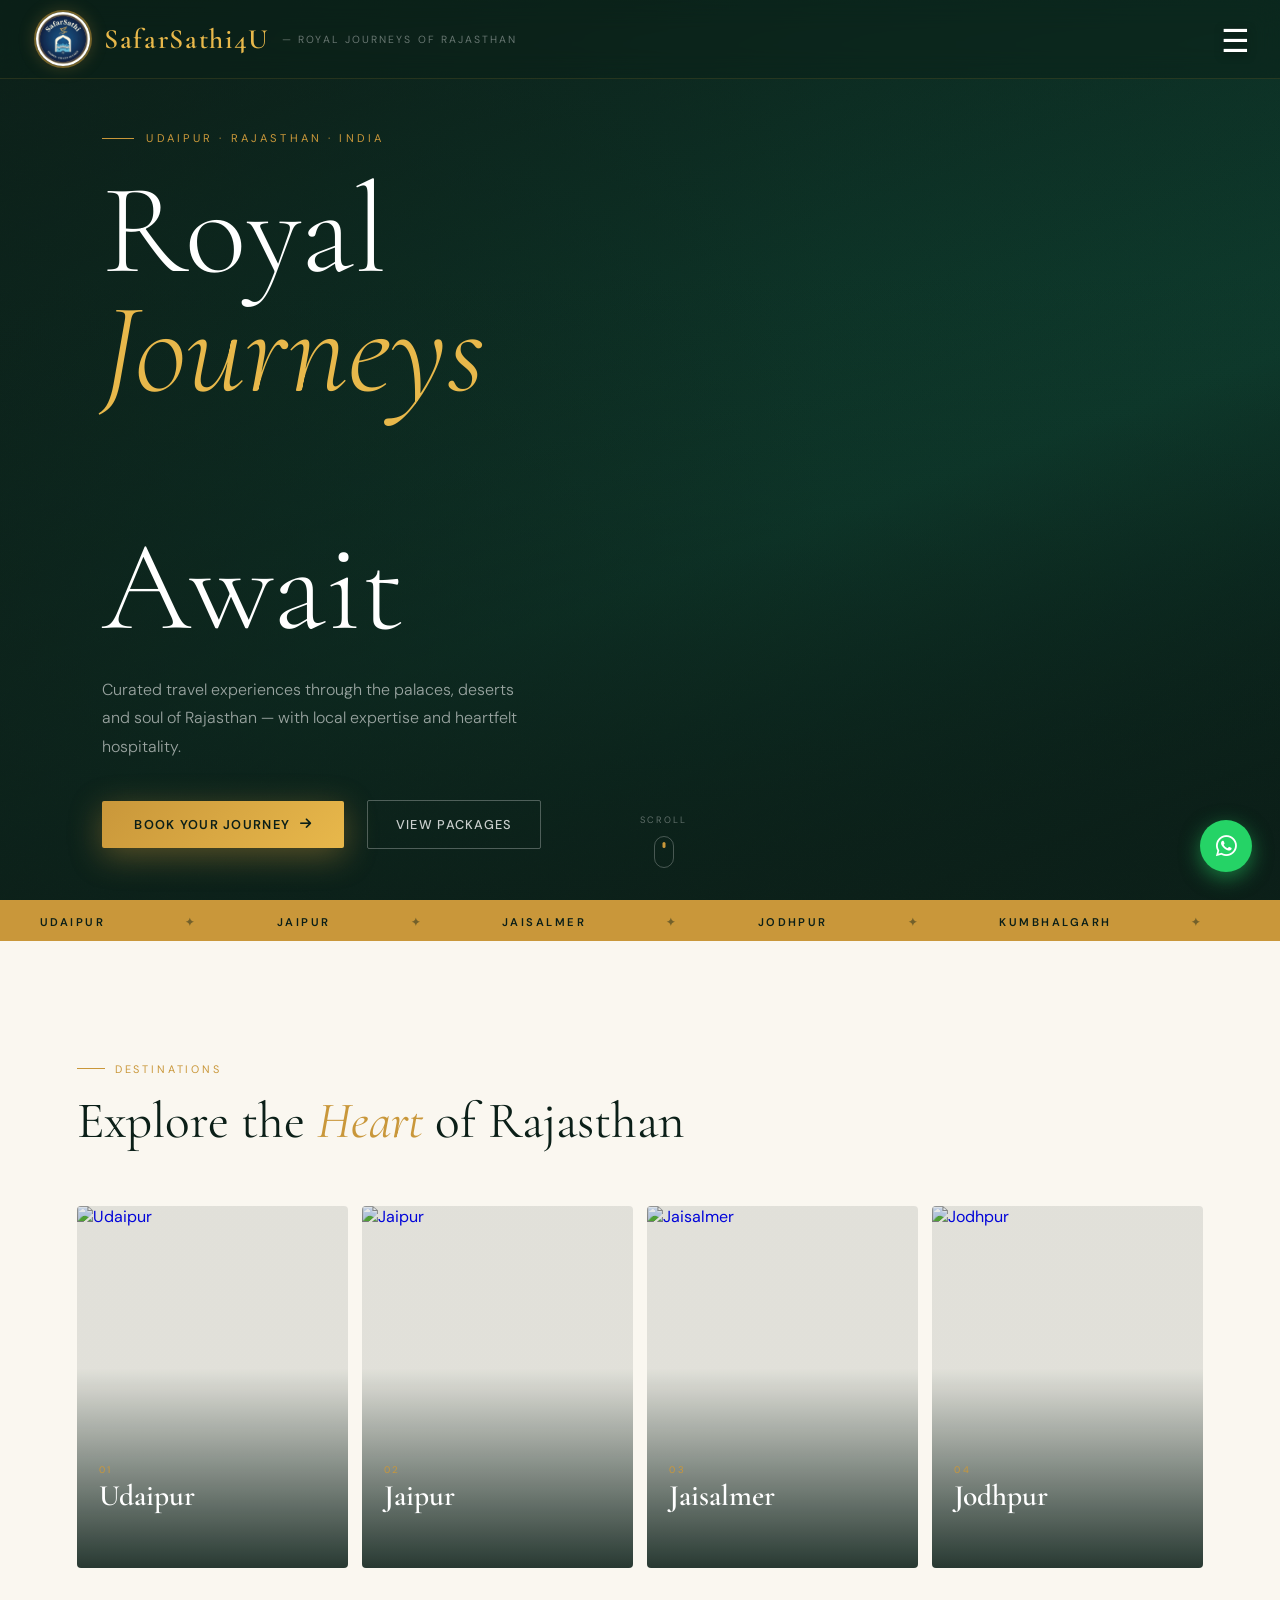
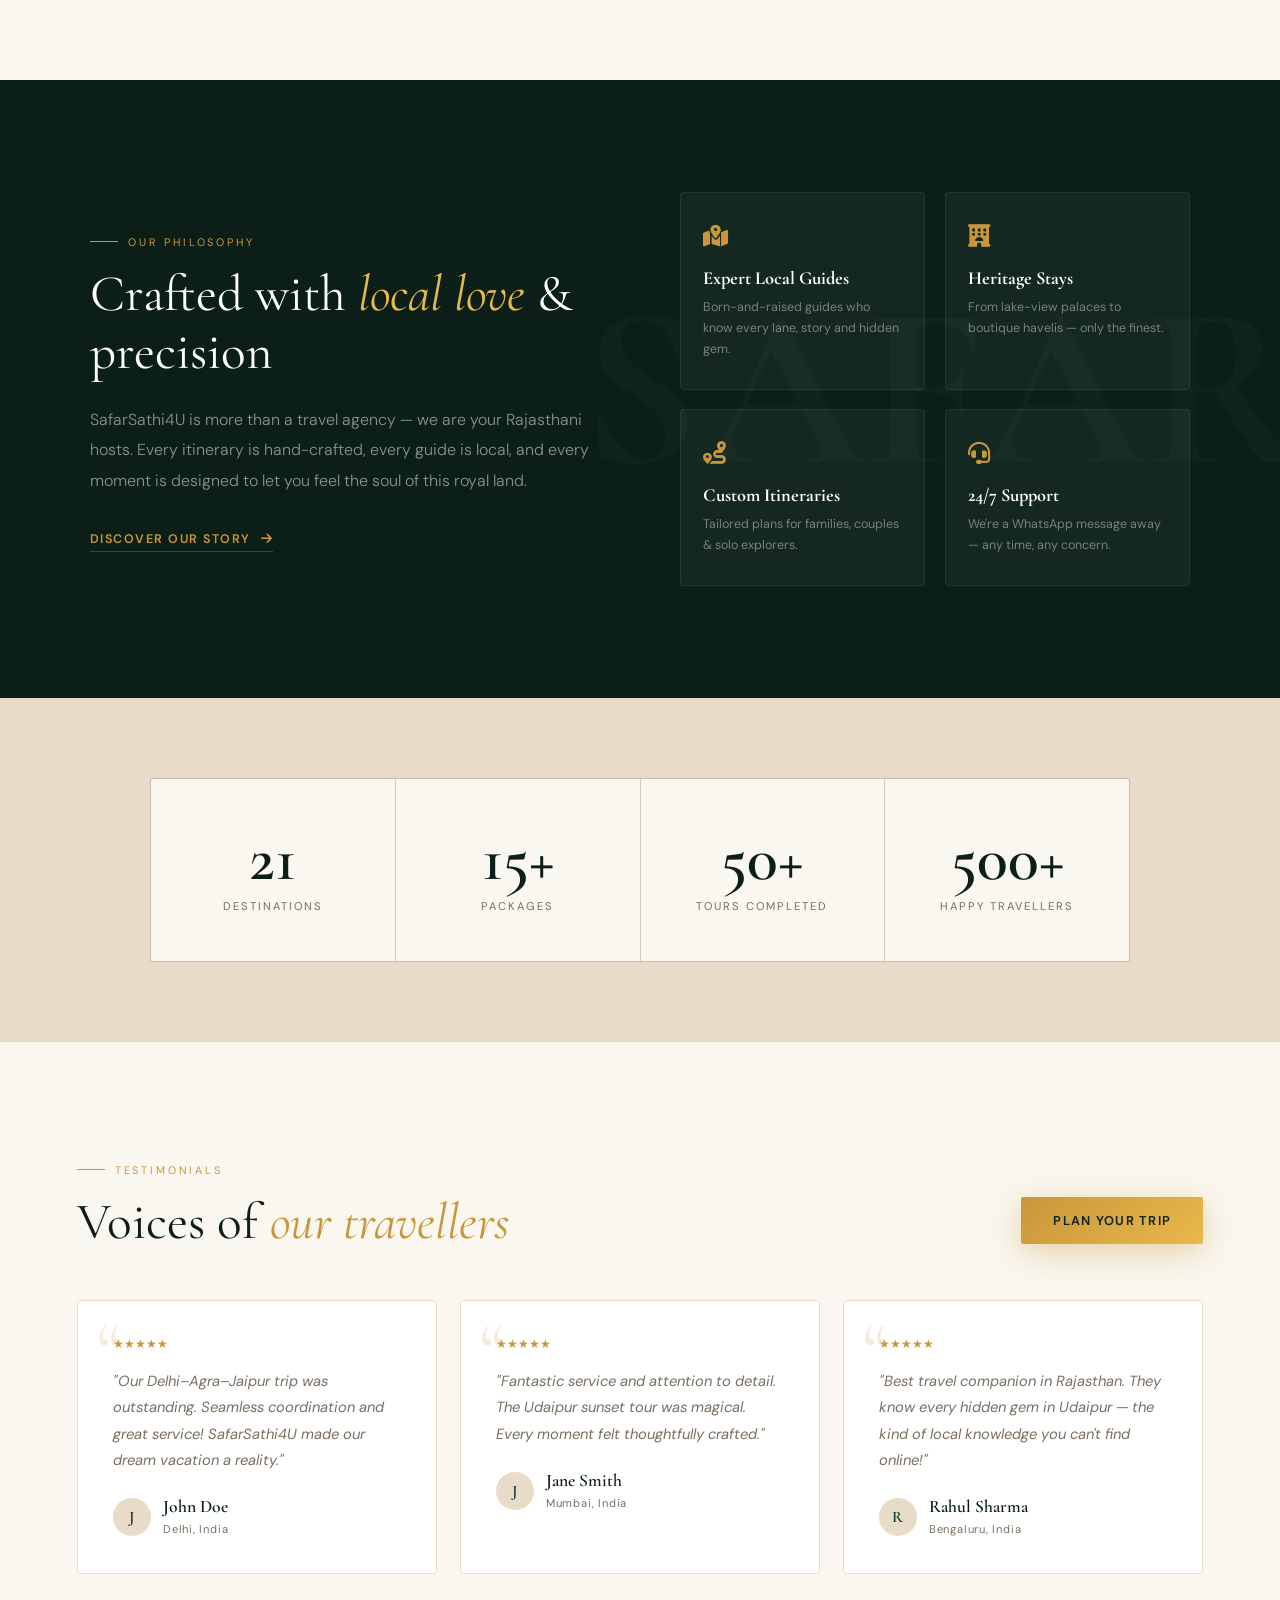
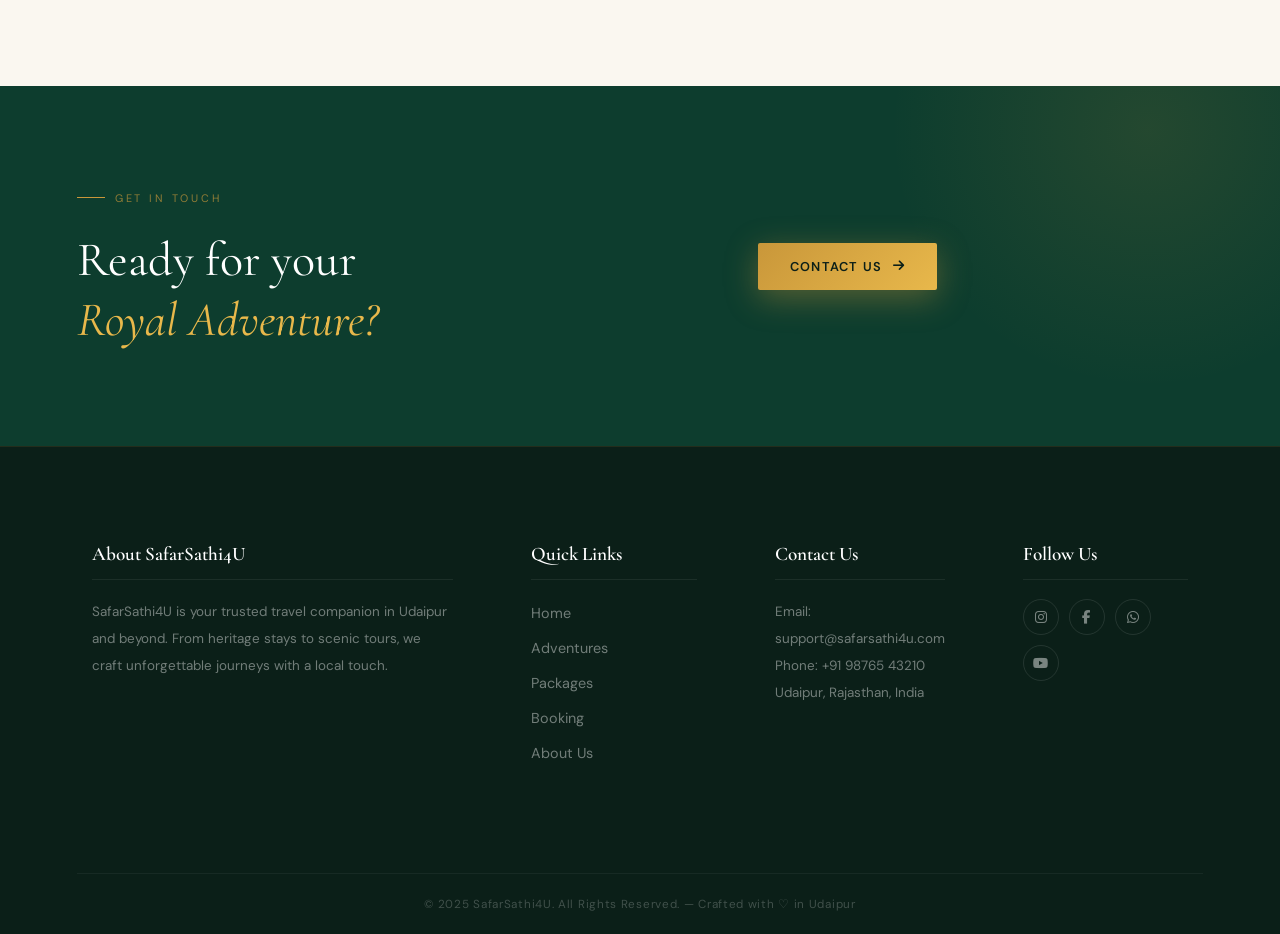
==== Sarafsathi.html @ 3d4f3869 "SafarSathi4U website - first commit" ====
<!DOCTYPE html>
<html lang="en">
<head>
  <meta charset="UTF-8"/>
  <meta name="viewport" content="width=device-width, initial-scale=1.0"/>
  <title>SafarSathi4U | Explore Rajasthan</title>
  <link rel="stylesheet" href="safarsathi.css"/>
  <link rel="stylesheet" href="https://cdnjs.cloudflare.com/ajax/libs/font-awesome/6.4.0/css/all.min.css"/>
  <link href="https://cdn.jsdelivr.net/npm/aos@2.3.4/dist/aos.css" rel="stylesheet"/>
  <link href="https://fonts.googleapis.com/css2?family=Cormorant+Garamond:ital,wght@0,300;0,400;0,600;0,700;1,300;1,400&family=DM+Sans:wght@300;400;500;600&display=swap" rel="stylesheet"/>
  <style>
    :root {
      --forest:  #0b1f18;
      --teal:    #0d3d2e;
      --gold:    #c9973a;
      --gold-lt: #e8b84b;
      --ivory:   #faf7f0;
      --sand:    #e8dcc8;
      --text:    #2c2218;
      --muted:   #7a6e60;
    }
    * { margin:0; padding:0; box-sizing:border-box; }
    html { scroll-behavior:smooth; }
    body { font-family:'DM Sans',sans-serif; background:var(--ivory); color:var(--text); overflow-x:hidden; }

    /* TOP HEADER */
    .top-header {
      position:fixed; top:0; left:0; right:0; z-index:900;
      background:rgba(11,31,24,0.45); backdrop-filter:blur(14px);
      padding:12px 36px; display:flex; align-items:center;
      border-bottom:1px solid rgba(201,151,58,0.15);
      transition:padding 0.4s, background 0.4s;
    }
    .top-header.scrolled { padding:8px 36px; background:rgba(11,31,24,0.94); }
    .top-header .logo-img { height:54px; width:54px; border-radius:50%; object-fit:cover; box-shadow:0 0 0 2px rgba(201,151,58,0.5), 0 0 18px rgba(201,151,58,0.3); transition:height 0.4s, width 0.4s; }
    .top-header.scrolled .logo-img { height:44px; width:44px; }
    .top-header .site-name {
      font-family:'Cormorant Garamond',serif; font-size:1.75rem; font-weight:600;
      color:var(--gold-lt); margin-left:14px; letter-spacing:0.06em;
    }
    .header-tagline {
      font-size:0.65rem; letter-spacing:0.2em; text-transform:uppercase;
      color:rgba(255,255,255,0.38); margin-left:12px;
    }
    @media(max-width:600px){ .header-tagline { display:none; } }

    /* MENU OVERLAY — force hidden until open, prevent bleed-over hero */
    .menu-overlay {
      position:fixed !important; top:0 !important; right:-100% !important;
      width:100% !important; height:100% !important;
      display:flex !important; z-index:1000 !important;
      transition:right 0.55s cubic-bezier(0.77,0,0.175,1) !important;
      visibility:hidden;
    }
    .menu-overlay.open {
      right:0 !important;
      visibility:visible;
    }
    .menu-right {
      background:#1b3a2d !important;
    }
    .menu-right a.menu-link {
      font-family:'Cormorant Garamond',serif;
      font-size:2.5rem !important; font-weight:300;
      color:#f5f0e8; letter-spacing:0.02em;
      display:block; padding:8px 0;
      border-bottom:1px solid rgba(255,255,255,0.06);
      text-decoration:none;
      transition:color 0.2s, padding-left 0.2s;
    }
    .menu-right a.menu-link:hover,
    .menu-right a.menu-link.active { color:#c9a44a; padding-left:12px; }
    .menu-right a.menu-link::before { display:none !important; }
    .menu-right a.menu-link::after  { display:none !important; }

    /* HERO — starts right below navbar, no cut */
    .hero-header {
      position:relative; height:100vh; overflow:hidden;
      display:flex; align-items:center; justify-content:flex-start;
      padding-top:72px;
    }
    .hero-header video {
      position:absolute; top:0; left:0; right:0; bottom:0;
      width:100%; height:100%;
      object-fit:cover; z-index:0;
    }
    .hero-bg-fallback {
      position:absolute; inset:0; z-index:0;
      background:linear-gradient(160deg,#0b1f18,#0d3d2e 60%,#061410);
    }
    .hero-overlay {
      position:absolute; inset:0; z-index:1;
      background:
        linear-gradient(to top, rgba(11,31,24,0.9) 0%, rgba(11,31,24,0.25) 45%, transparent 70%),
        linear-gradient(to right, rgba(11,31,24,0.7) 0%, rgba(11,31,24,0.1) 65%);
    }
    .hero-grain {
      position:absolute; inset:0; z-index:2; pointer-events:none;
      background-image:url("data:image/svg+xml,%3Csvg viewBox='0 0 200 200' xmlns='http://www.w3.org/2000/svg'%3E%3Cfilter id='n'%3E%3CfeTurbulence type='fractalNoise' baseFrequency='0.75' numOctaves='4' stitchTiles='stitch'/%3E%3C/filter%3E%3Crect width='100%25' height='100%25' filter='url(%23n)' opacity='0.04'/%3E%3C/svg%3E");
      background-size:200px; opacity:0.3;
    }
    .hero-content {
      position:relative; z-index:3;
      padding:0 8vw; max-width:1100px; width:100%;
    }
    .hero-eyebrow {
      display:inline-flex; align-items:center; gap:12px;
      font-size:0.7rem; letter-spacing:0.28em; text-transform:uppercase;
      color:var(--gold); margin-bottom:1.6rem;
      opacity:0; animation:fadeUp 0.8s 0.3s forwards;
    }
    .hero-eyebrow::before { content:''; display:block; width:32px; height:1px; background:var(--gold); }
    .hero-title-main {
      font-family:'Cormorant Garamond',serif;
      font-size:clamp(3.8rem,10vw,8.5rem);
      font-weight:300; line-height:0.93; color:#fff;
      opacity:0; animation:fadeUp 0.9s 0.5s forwards;
    }
    .hero-title-main em { font-style:italic; color:var(--gold-lt); display:block; }
    .hero-subtitle {
      font-size:1rem; color:rgba(255,255,255,0.58); font-weight:300;
      line-height:1.8; max-width:420px; margin-top:1.8rem;
      opacity:0; animation:fadeUp 0.9s 0.7s forwards;
    }
    .hero-ctas {
      display:flex; align-items:center; gap:1.4rem; margin-top:2.4rem; flex-wrap:wrap;
      opacity:0; animation:fadeUp 0.9s 0.9s forwards;
    }
    .btn-primary {
      display:inline-flex; align-items:center; gap:10px;
      background:linear-gradient(135deg,var(--gold),var(--gold-lt));
      color:var(--forest); padding:15px 32px;
      font-family:'DM Sans',sans-serif; font-size:0.8rem; font-weight:600;
      letter-spacing:0.1em; text-transform:uppercase; text-decoration:none;
      border-radius:2px; box-shadow:0 8px 32px rgba(201,151,58,0.4);
      position:relative; overflow:hidden; transition:transform 0.3s,box-shadow 0.3s;
    }
    .btn-primary::after {
      content:''; position:absolute; inset:0;
      background:linear-gradient(90deg,transparent,rgba(255,255,255,0.25),transparent);
      transform:translateX(-100%); animation:shimmer 3s infinite;
    }
    .btn-primary:hover { transform:translateY(-3px); box-shadow:0 14px 44px rgba(201,151,58,0.55); }
    .btn-ghost {
      display:inline-flex; align-items:center; gap:10px;
      border:1px solid rgba(255,255,255,0.28); color:rgba(255,255,255,0.78);
      padding:15px 28px; font-size:0.8rem; font-weight:500;
      letter-spacing:0.1em; text-transform:uppercase; text-decoration:none;
      border-radius:2px; transition:border-color 0.3s,color 0.3s;
    }
    .btn-ghost:hover { border-color:var(--gold); color:var(--gold-lt); }

    .scroll-indicator {
      position:absolute; bottom:32px; left:50%; transform:translateX(-50%);
      z-index:3; text-align:center;
      opacity:0; animation:fadeUp 1s 1.4s forwards;
    }
    .scroll-indicator span {
      display:block; font-size:0.58rem; letter-spacing:0.22em; text-transform:uppercase;
      color:rgba(255,255,255,0.35); margin-bottom:10px;
    }
    .scroll-mouse {
      width:20px; height:32px; border:1.5px solid rgba(255,255,255,0.25);
      border-radius:10px; margin:0 auto; position:relative;
    }
    .scroll-mouse::after {
      content:''; position:absolute; top:5px; left:50%; transform:translateX(-50%);
      width:3px; height:6px; background:var(--gold); border-radius:2px;
      animation:scrollDot 2s infinite;
    }

    @keyframes fadeUp { from{opacity:0;transform:translateY(24px);}to{opacity:1;transform:none;} }
    @keyframes shimmer { to{transform:translateX(200%);} }
    @keyframes scrollDot { 0%,100%{top:5px;opacity:1;} 70%{top:17px;opacity:0;} }

    /* MARQUEE */
    .marquee-strip { background:var(--gold); overflow:hidden; white-space:nowrap; padding:10px 0; }
    .marquee-inner {
      display:inline-block; animation:marquee 24s linear infinite;
      font-size:0.7rem; letter-spacing:0.22em; font-weight:600;
      text-transform:uppercase; color:var(--forest);
    }
    .marquee-inner span { margin:0 2.5rem; }
    .marquee-inner .dot { opacity:0.45; }
    @keyframes marquee { from{transform:translateX(0);} to{transform:translateX(-50%);} }

    /* SECTION HELPERS */
    .section-label {
      display:inline-flex; align-items:center; gap:10px;
      font-size:0.68rem; letter-spacing:0.26em; text-transform:uppercase;
      color:var(--gold); margin-bottom:1rem;
    }
    .section-label::before { content:''; display:block; width:28px; height:1px; background:var(--gold); }
    .section-heading {
      font-family:'Cormorant Garamond',serif;
      font-size:clamp(2rem,4vw,3.2rem); font-weight:400; line-height:1.15; color:var(--forest);
    }
    .section-heading em { font-style:italic; color:var(--gold); }

    /* DESTINATIONS */
    .destinations { padding:7rem 6vw; background:var(--ivory); }
    .destinations-head { margin-bottom:3.5rem; }
    .dest-grid { display:grid; grid-template-columns:repeat(4,1fr); gap:14px; }
    .dest-card { position:relative; overflow:hidden; border-radius:4px; aspect-ratio:3/4; text-decoration:none; display:block; }
    .dest-card img { width:100%; height:100%; object-fit:cover; transition:transform 0.7s cubic-bezier(.25,.46,.45,.94); }
    .dest-card:hover img { transform:scale(1.08); }
    .dest-card-overlay {
      position:absolute; inset:0;
      background:linear-gradient(to top,rgba(11,31,24,0.88) 0%,rgba(11,31,24,0.1) 55%);
      transition:background 0.4s;
    }
    .dest-card:hover .dest-card-overlay { background:linear-gradient(to top,rgba(11,31,24,0.95) 0%,rgba(11,31,24,0.3) 60%); }
    .dest-card-body { position:absolute; bottom:0; left:0; right:0; padding:1.6rem 1.4rem; }
    .dest-num { font-size:0.6rem; letter-spacing:0.22em; color:var(--gold); text-transform:uppercase; display:block; margin-bottom:5px; }
    .dest-name { font-family:'Cormorant Garamond',serif; font-size:1.85rem; font-weight:600; color:#fff; line-height:1; }
    .dest-desc { font-size:0.78rem; color:rgba(255,255,255,0.6); margin-top:6px; line-height:1.6; max-height:0; overflow:hidden; transition:max-height 0.4s ease; }
    .dest-card:hover .dest-desc { max-height:60px; }
    .dest-arrow { display:inline-flex; align-items:center; gap:6px; font-size:0.68rem; letter-spacing:0.14em; text-transform:uppercase; color:var(--gold); margin-top:10px; opacity:0; transform:translateX(-8px); transition:opacity 0.4s,transform 0.4s; }
    .dest-card:hover .dest-arrow { opacity:1; transform:none; }
    @media(max-width:860px){ .dest-grid { grid-template-columns:repeat(2,1fr); } }

    /* WHAT WE DO */
    .what-we-do { background:var(--forest); padding:7rem 6vw; position:relative; overflow:hidden; }
    .what-we-do::before {
      content:'SAFAR'; position:absolute; right:-2vw; top:50%; transform:translateY(-50%);
      font-family:'Cormorant Garamond',serif; font-size:clamp(8rem,18vw,18rem); font-weight:700;
      color:rgba(255,255,255,0.025); pointer-events:none; line-height:1; user-select:none;
    }
    .wwd-inner { display:grid; grid-template-columns:1fr 1fr; gap:5rem; align-items:center; max-width:1100px; margin:0 auto; }
    .wwd-left .section-heading { color:#fff; }
    .wwd-left .section-heading em { color:var(--gold-lt); }
    .wwd-copy { font-size:1rem; color:rgba(255,255,255,0.52); line-height:1.9; margin-top:1.4rem; font-weight:300; }
    .wwd-cta {
      display:inline-flex; align-items:center; gap:10px; margin-top:2.2rem;
      color:var(--gold); font-size:0.78rem; font-weight:600; letter-spacing:0.12em;
      text-transform:uppercase; text-decoration:none;
      border-bottom:1px solid rgba(201,151,58,0.3); padding-bottom:4px;
      transition:gap 0.3s, border-color 0.3s;
    }
    .wwd-cta:hover { gap:16px; border-color:var(--gold); }
    .wwd-right { display:grid; grid-template-columns:1fr 1fr; gap:1.2rem; }
    .wwd-feat {
      background:rgba(255,255,255,0.04); border:1px solid rgba(255,255,255,0.07);
      border-radius:4px; padding:1.8rem 1.4rem;
      transition:background 0.3s,border-color 0.3s;
    }
    .wwd-feat:hover { background:rgba(201,151,58,0.08); border-color:rgba(201,151,58,0.22); }
    .wwd-feat-icon { font-size:1.4rem; color:var(--gold); margin-bottom:1rem; }
    .wwd-feat h4 { font-family:'Cormorant Garamond',serif; font-size:1.15rem; color:#fff; margin-bottom:0.5rem; }
    .wwd-feat p { font-size:0.78rem; color:rgba(255,255,255,0.42); line-height:1.7; }
    @media(max-width:800px){ .wwd-inner { grid-template-columns:1fr; gap:3rem; } }

    /* STATS */
    .stats-section { background:var(--sand); padding:5rem 6vw; }
    .stats-grid {
      display:grid; grid-template-columns:repeat(4,1fr); gap:1px;
      background:rgba(0,0,0,0.07); border:1px solid rgba(0,0,0,0.07);
      border-radius:4px; overflow:hidden; max-width:980px; margin:0 auto;
    }
    .stat-cell { background:var(--ivory); text-align:center; padding:3rem 1.5rem; transition:background 0.35s; }
    .stat-cell:hover { background:var(--forest); }
    .stat-num { font-family:'Cormorant Garamond',serif; font-size:clamp(2.8rem,5vw,4rem); font-weight:600; color:var(--forest); line-height:1; transition:color 0.35s; }
    .stat-cell:hover .stat-num { color:var(--gold-lt); }
    .stat-label { font-size:0.7rem; letter-spacing:0.18em; text-transform:uppercase; color:var(--muted); margin-top:0.5rem; transition:color 0.35s; }
    .stat-cell:hover .stat-label { color:rgba(255,255,255,0.45); }
    @media(max-width:640px){ .stats-grid { grid-template-columns:repeat(2,1fr); } }

    /* TESTIMONIALS */
    #testimonials { padding:7rem 6vw; background:var(--ivory); }
    .test-head { display:flex; align-items:flex-end; justify-content:space-between; margin-bottom:3rem; flex-wrap:wrap; gap:1rem; }
    .test-grid { display:grid; grid-template-columns:repeat(3,1fr); gap:1.4rem; }
    .test-card {
      background:#fff; border:1px solid var(--sand); border-radius:4px; padding:2.2rem;
      position:relative; transition:box-shadow 0.3s,transform 0.3s,border-color 0.3s;
    }
    .test-card:hover { transform:translateY(-6px); box-shadow:0 20px 50px rgba(11,31,24,0.1); border-color:var(--gold); }
    .test-card::before {
      content:'\201C'; font-family:'Cormorant Garamond',serif; font-size:5rem; line-height:1;
      color:var(--gold); opacity:0.18; position:absolute; top:10px; left:18px;
    }
    .test-stars { color:var(--gold); font-size:0.75rem; margin-bottom:1rem; }
    .test-quote { font-size:0.92rem; color:var(--muted); line-height:1.8; font-style:italic; }
    .test-author { margin-top:1.4rem; display:flex; align-items:center; gap:12px; }
    .test-avatar {
      width:38px; height:38px; border-radius:50%; background:var(--sand);
      display:flex; align-items:center; justify-content:center;
      font-family:'Cormorant Garamond',serif; font-size:1rem; font-weight:600; color:var(--teal); flex-shrink:0;
    }
    .test-name { font-family:'Cormorant Garamond',serif; font-size:1.1rem; font-weight:600; color:var(--forest); display:block; }
    .test-loc { font-size:0.7rem; color:var(--muted); letter-spacing:0.07em; }
    @media(min-width:540px) and (max-width:800px){ .test-grid { grid-template-columns:repeat(2,1fr); } }
    @media(max-width:539px){ .test-grid { grid-template-columns:1fr; } }

    /* CONTACT BANNER */
    .contact-banner { background:var(--teal); padding:6rem 6vw; position:relative; overflow:hidden; }
    .contact-banner::after {
      content:''; position:absolute; top:-60%; right:-10%;
      width:520px; height:520px;
      background:radial-gradient(circle,rgba(201,151,58,0.12),transparent 70%);
      pointer-events:none;
    }
    .banner-inner { max-width:860px; display:flex; align-items:center; justify-content:space-between; gap:2rem; flex-wrap:wrap; }
    .banner-text .section-label { color:rgba(201,151,58,0.75); }
    .banner-heading { font-family:'Cormorant Garamond',serif; font-size:clamp(2rem,4vw,3rem); font-weight:400; color:#fff; line-height:1.25; margin-top:0.6rem; }
    .banner-heading em { color:var(--gold-lt); font-style:italic; }

    /* FOOTER */
    .footer { background:var(--forest); padding:5rem 6vw 0; border-top:1px solid rgba(201,151,58,0.12); }
    .footer-container { display:grid; grid-template-columns:2fr 1fr 1fr 1fr; gap:3rem; max-width:1200px; margin:0 auto; padding-bottom:4rem; }
    .footer-column h3 { font-family:'Cormorant Garamond',serif; font-size:1.2rem; font-weight:600; color:#fff; margin-bottom:1.2rem; padding-bottom:0.8rem; border-bottom:1px solid rgba(255,255,255,0.07); }
    .footer-column p, .footer-column ul { font-size:0.84rem; color:rgba(255,255,255,0.42); line-height:2; }
    .footer-column ul { list-style:none; }
    .footer-column ul li a { color:rgba(255,255,255,0.42); text-decoration:none; transition:color 0.2s; }
    .footer-column ul li a:hover { color:var(--gold); }
    .footer-column .social-icons { display:flex; gap:10px; margin-top:0.5rem; }
    .footer-column .social-icons a {
      width:36px; height:36px; border-radius:50%; border:1px solid rgba(255,255,255,0.1);
      display:flex; align-items:center; justify-content:center;
      color:rgba(255,255,255,0.45); font-size:0.85rem; text-decoration:none;
      transition:border-color 0.3s,color 0.3s,background 0.3s;
    }
    .footer-column .social-icons a:hover { border-color:var(--gold); color:var(--gold); background:rgba(201,151,58,0.1); }
    .footer-bottom { border-top:1px solid rgba(255,255,255,0.05); padding:1.4rem 0; text-align:center; font-size:0.73rem; color:rgba(255,255,255,0.22); letter-spacing:0.06em; }
    @media(max-width:860px){ .footer-container { grid-template-columns:1fr 1fr; } }
    @media(max-width:520px){ .footer-container { grid-template-columns:1fr; } }

    /* WA FLOAT */
    .wa-float {
      position:fixed; bottom:28px; right:28px; z-index:999;
      width:52px; height:52px; border-radius:50%; background:#25d366;
      display:flex; align-items:center; justify-content:center;
      font-size:1.5rem; color:#fff; text-decoration:none;
      box-shadow:0 6px 20px rgba(37,211,102,0.5); transition:transform 0.3s;
    }
    .wa-float:hover { transform:scale(1.1); }
  </style>
</head>
<body>

<!-- TOP HEADER -->
<div class="top-header" id="topHeader">
  <img src="logo.jpg" alt="SafarSathi4U" class="logo-img"/>
  <span class="site-name">SafarSathi4U</span>
  <span class="header-tagline">— Royal Journeys of Rajasthan</span>
</div>

<!-- MENU ICON -->
<div class="menu-icon" id="menuIcon" onclick="toggleMenu()">☰</div>

<!-- MENU OVERLAY -->
<div class="menu-overlay" id="menuOverlay">
  <div class="menu-left" id="menuLeft"></div>
  <div class="menu-right">
    <div class="close-btn" onclick="toggleMenu()">✕</div>
    <a href="Sarafsathi.html" class="menu-link active" data-img="https://images.unsplash.com/photo-1524492412937-b28074a5d7da?w=800">Home</a>
    <a href="About.html" class="menu-link" data-img="https://images.unsplash.com/photo-1598091383021-15ddea10925d?w=800">About Us</a>
    <a href="ourservices.html" class="menu-link" data-img="https://images.unsplash.com/photo-1585135497273-1a86b09fe70e?w=800">Services</a>
    <a href="Packages.html" class="menu-link" data-img="https://images.unsplash.com/photo-1567157577867-05ccb1388e66?w=800">Packages</a>
    <a href="adventures.html" class="menu-link" data-img="https://images.unsplash.com/photo-1506905925346-21bda4d32df4?w=800">Adventure</a>
    <a href="booking_details.html" class="menu-link" data-img="https://images.unsplash.com/photo-1548013146-72479768bada?w=800">Contact</a>
    <div class="social-icons">
      <a href="https://www.instagram.com/safarsathi4u_?igsh=MXJhamtyOWJsODB1OA==" target="_blank"><i class="fab fa-instagram"></i></a>
      <a href="https://www.facebook.com/share/1LahXfP9co/" target="_blank"><i class="fab fa-facebook-f"></i></a>
      <a href="https://wa.me/919876543210" target="_blank"><i class="fab fa-whatsapp"></i></a>
      <a href="#"><i class="fab fa-youtube"></i></a>
    </div>
    <div class="popup" id="popupMsg"></div>
  </div>
</div>

<!-- HERO -->
<div class="hero-header">
  <div class="hero-bg-fallback"></div>
  <video autoplay loop muted playsinline>
    <source src="front_header_video.mp4" type="video/mp4"/>
  </video>
  <div class="hero-overlay"></div>
  <div class="hero-grain"></div>
  <div class="hero-content">
    <div class="hero-eyebrow">Udaipur &middot; Rajasthan &middot; India</div>
    <h1 class="hero-title-main">Royal<br><em>Journeys</em><br>Await</h1>
    <p class="hero-subtitle">Curated travel experiences through the palaces, deserts and soul of Rajasthan — with local expertise and heartfelt hospitality.</p>
    <div class="hero-ctas">
      <a href="booking_details.html" class="btn-primary">Book Your Journey <i class="fas fa-arrow-right"></i></a>
      <a href="Packages.html" class="btn-ghost">View Packages</a>
    </div>
  </div>
  <div class="scroll-indicator">
    <span>Scroll</span>
    <div class="scroll-mouse"></div>
  </div>
</div>

<!-- MARQUEE -->
<div class="marquee-strip">
  <div class="marquee-inner">
    <span>Udaipur</span><span class="dot">✦</span><span>Jaipur</span><span class="dot">✦</span><span>Jaisalmer</span><span class="dot">✦</span><span>Jodhpur</span><span class="dot">✦</span><span>Kumbhalgarh</span><span class="dot">✦</span><span>Ranakpur</span><span class="dot">✦</span><span>Nathdwara</span><span class="dot">✦</span>
    <span>Udaipur</span><span class="dot">✦</span><span>Jaipur</span><span class="dot">✦</span><span>Jaisalmer</span><span class="dot">✦</span><span>Jodhpur</span><span class="dot">✦</span><span>Kumbhalgarh</span><span class="dot">✦</span><span>Ranakpur</span><span class="dot">✦</span><span>Nathdwara</span><span class="dot">✦</span>
  </div>
</div>

<!-- DESTINATIONS -->
<section class="destinations" data-aos="fade-up">
  <div class="destinations-head">
    <div class="section-label">Destinations</div>
    <h2 class="section-heading">Explore the <em>Heart</em> of Rajasthan</h2>
  </div>
  <div class="dest-grid">
    <a class="dest-card" href="https://en.wikipedia.org/wiki/Udaipur" target="_blank" data-aos="fade-up" data-aos-delay="0">
      <img src="https://images.unsplash.com/photo-1524492412937-b28074a5d7da?w=600&h=800&fit=crop" alt="Udaipur"/>
      <div class="dest-card-overlay"></div>
      <div class="dest-card-body">
        <span class="dest-num">01</span>
        <div class="dest-name">Udaipur</div>
        <div class="dest-desc">The City of Lakes — palaces, ghats &amp; sunset views over Pichola.</div>
        <div class="dest-arrow">Explore <i class="fas fa-arrow-right"></i></div>
      </div>
    </a>
    <a class="dest-card" href="https://en.wikipedia.org/wiki/Jaipur" target="_blank" data-aos="fade-up" data-aos-delay="80">
      <img src="https://upload.wikimedia.org/wikipedia/commons/thumb/9/99/Hawa_Mahal_2011.jpg/800px-Hawa_Mahal_2011.jpg" alt="Jaipur"/>
      <div class="dest-card-overlay"></div>
      <div class="dest-card-body">
        <span class="dest-num">02</span>
        <div class="dest-name">Jaipur</div>
        <div class="dest-desc">The Pink City — Hawa Mahal, Amber Fort &amp; royal bazaars.</div>
        <div class="dest-arrow">Explore <i class="fas fa-arrow-right"></i></div>
      </div>
    </a>
    <a class="dest-card" href="https://en.wikipedia.org/wiki/Jaisalmer" target="_blank" data-aos="fade-up" data-aos-delay="160">
      <img src="https://upload.wikimedia.org/wikipedia/commons/thumb/1/1d/Patwon_Ki_Haveli_-_Jaisalmer.jpg/800px-Patwon_Ki_Haveli_-_Jaisalmer.jpg" alt="Jaisalmer"/>
      <div class="dest-card-overlay"></div>
      <div class="dest-card-body">
        <span class="dest-num">03</span>
        <div class="dest-name">Jaisalmer</div>
        <div class="dest-desc">The Golden City — desert dunes, havelis &amp; starlit nights.</div>
        <div class="dest-arrow">Explore <i class="fas fa-arrow-right"></i></div>
      </div>
    </a>
    <a class="dest-card" href="https://en.wikipedia.org/wiki/Jodhpur" target="_blank" data-aos="fade-up" data-aos-delay="240">
      <img src="https://upload.wikimedia.org/wikipedia/commons/thumb/e/eb/Umaid_Bhawan_Palace.jpg/800px-Umaid_Bhawan_Palace.jpg" alt="Jodhpur"/>
      <div class="dest-card-overlay"></div>
      <div class="dest-card-body">
        <span class="dest-num">04</span>
        <div class="dest-name">Jodhpur</div>
        <div class="dest-desc">The Blue City — Mehrangarh Fort &amp; vibrant painted streets.</div>
        <div class="dest-arrow">Explore <i class="fas fa-arrow-right"></i></div>
      </div>
    </a>
  </div>
</section>

<!-- WHAT WE DO -->
<section class="what-we-do" data-aos="fade-up">
  <div class="wwd-inner">
    <div class="wwd-left">
      <div class="section-label">Our Philosophy</div>
      <h2 class="section-heading">Crafted with <em>local love</em> &amp; precision</h2>
      <p class="wwd-copy">SafarSathi4U is more than a travel agency — we are your Rajasthani hosts. Every itinerary is hand-crafted, every guide is local, and every moment is designed to let you feel the soul of this royal land.</p>
      <a href="About.html" class="wwd-cta">Discover Our Story <i class="fas fa-arrow-right"></i></a>
    </div>
    <div class="wwd-right" data-aos="fade-left" data-aos-delay="200">
      <div class="wwd-feat">
        <div class="wwd-feat-icon"><i class="fas fa-map-marked-alt"></i></div>
        <h4>Expert Local Guides</h4>
        <p>Born-and-raised guides who know every lane, story and hidden gem.</p>
      </div>
      <div class="wwd-feat">
        <div class="wwd-feat-icon"><i class="fas fa-hotel"></i></div>
        <h4>Heritage Stays</h4>
        <p>From lake-view palaces to boutique havelis — only the finest.</p>
      </div>
      <div class="wwd-feat">
        <div class="wwd-feat-icon"><i class="fas fa-route"></i></div>
        <h4>Custom Itineraries</h4>
        <p>Tailored plans for families, couples &amp; solo explorers.</p>
      </div>
      <div class="wwd-feat">
        <div class="wwd-feat-icon"><i class="fas fa-headset"></i></div>
        <h4>24/7 Support</h4>
        <p>We're a WhatsApp message away — any time, any concern.</p>
      </div>
    </div>
  </div>
</section>

<!-- STATS -->
<section class="stats-section" data-aos="fade-up">
  <div class="stats-grid">
    <div class="stat-cell"><div class="stat-num">21</div><div class="stat-label">Destinations</div></div>
    <div class="stat-cell"><div class="stat-num">15+</div><div class="stat-label">Packages</div></div>
    <div class="stat-cell"><div class="stat-num">50+</div><div class="stat-label">Tours Completed</div></div>
    <div class="stat-cell"><div class="stat-num">500+</div><div class="stat-label">Happy Travellers</div></div>
  </div>
</section>

<!-- TESTIMONIALS -->
<section id="testimonials" data-aos="fade-up">
  <div class="test-head">
    <div>
      <div class="section-label">Testimonials</div>
      <h2 class="section-heading">Voices of <em>our travellers</em></h2>
    </div>
    <a href="booking_details.html" class="btn-primary" style="flex-shrink:0;margin-bottom:0.5rem">Plan Your Trip</a>
  </div>
  <div class="test-grid">
    <div class="test-card" data-aos="fade-up" data-aos-delay="0">
      <div class="test-stars">★★★★★</div>
      <p class="test-quote">"Our Delhi–Agra–Jaipur trip was outstanding. Seamless coordination and great service! SafarSathi4U made our dream vacation a reality."</p>
      <div class="test-author">
        <div class="test-avatar">J</div>
        <div><span class="test-name">John Doe</span><span class="test-loc">Delhi, India</span></div>
      </div>
    </div>
    <div class="test-card" data-aos="fade-up" data-aos-delay="100">
      <div class="test-stars">★★★★★</div>
      <p class="test-quote">"Fantastic service and attention to detail. The Udaipur sunset tour was magical. Every moment felt thoughtfully crafted."</p>
      <div class="test-author">
        <div class="test-avatar">J</div>
        <div><span class="test-name">Jane Smith</span><span class="test-loc">Mumbai, India</span></div>
      </div>
    </div>
    <div class="test-card" data-aos="fade-up" data-aos-delay="200">
      <div class="test-stars">★★★★★</div>
      <p class="test-quote">"Best travel companion in Rajasthan. They know every hidden gem in Udaipur — the kind of local knowledge you can't find online!"</p>
      <div class="test-author">
        <div class="test-avatar">R</div>
        <div><span class="test-name">Rahul Sharma</span><span class="test-loc">Bengaluru, India</span></div>
      </div>
    </div>
  </div>
</section>

<!-- CONTACT BANNER -->
<div class="contact-banner" data-aos="fade-up">
  <div class="banner-inner">
    <div class="banner-text">
      <div class="section-label" style="color:rgba(201,151,58,0.7)">Get In Touch</div>
      <h2 class="banner-heading">Ready for your<br><em>Royal Adventure?</em></h2>
    </div>
    <a href="booking_details.html" class="btn-primary">Contact Us <i class="fas fa-arrow-right"></i></a>
  </div>
</div>

<!-- FOOTER -->
<footer class="footer" data-aos="fade-up">
  <div class="footer-container">
    <div class="footer-column">
      <h3>About SafarSathi4U</h3>
      <p>SafarSathi4U is your trusted travel companion in Udaipur and beyond. From heritage stays to scenic tours, we craft unforgettable journeys with a local touch.</p>
    </div>
    <div class="footer-column">
      <h3>Quick Links</h3>
      <ul>
        <li><a href="Sarafsathi.html">Home</a></li>
        <li><a href="adventures.html">Adventures</a></li>
        <li><a href="Packages.html">Packages</a></li>
        <li><a href="booking_details.html">Booking</a></li>
        <li><a href="About.html">About Us</a></li>
      </ul>
    </div>
    <div class="footer-column">
      <h3>Contact Us</h3>
      <p>Email: support@safarsathi4u.com</p>
      <p>Phone: +91 98765 43210</p>
      <p>Udaipur, Rajasthan, India</p>
    </div>
    <div class="footer-column">
      <h3>Follow Us</h3>
      <div class="social-icons">
        <a href="https://www.instagram.com/safarsathi4u_?igsh=MXJhamtyOWJsODB1OA==" target="_blank"><i class="fab fa-instagram"></i></a>
        <a href="https://www.facebook.com/share/1LahXfP9co/" target="_blank"><i class="fab fa-facebook-f"></i></a>
        <a href="https://wa.me/919876543210" target="_blank"><i class="fab fa-whatsapp"></i></a>
        <a href="#"><i class="fab fa-youtube"></i></a>
      </div>
    </div>
  </div>
  <div class="footer-bottom">
    <p>&copy; 2025 SafarSathi4U. All Rights Reserved. &mdash; Crafted with &#9825; in Udaipur</p>
  </div>
</footer>

<a href="https://wa.me/919876543210" target="_blank" class="wa-float"><i class="fab fa-whatsapp"></i></a>

<script src="https://cdn.jsdelivr.net/npm/aos@2.3.4/dist/aos.js"></script>
<script>
  AOS.init({ duration: 900, once: true, offset: 60 });

  function toggleMenu() {
    const overlay = document.getElementById("menuOverlay");
    const icon = document.getElementById("menuIcon");
    overlay.classList.toggle("open");
    icon.textContent = overlay.classList.contains("open") ? "" : "☰";
  }

  const links = document.querySelectorAll('.menu-link');
  const leftPanel = document.getElementById('menuLeft');
  links.forEach(link => {
    link.addEventListener('mouseenter', () => {
      const img = link.getAttribute('data-img');
      if (img) leftPanel.style.backgroundImage = `url('${img}')`;
    });
    link.addEventListener('click', e => {
      const href = link.getAttribute('href');
      if (!href || href === '#') e.preventDefault();
    });
  });

  let lastScroll = 0;
  const header = document.getElementById("topHeader");
  const menuIcon = document.getElementById("menuIcon");
  window.addEventListener("scroll", () => {
    const cur = window.scrollY;
    header.classList.toggle("scrolled", cur > 40);
    menuIcon.style.top = cur > lastScroll && cur > 80 ? "-60px" : "20px";
    menuIcon.style.opacity = cur > lastScroll && cur > 80 ? "0" : "1";
    lastScroll = Math.max(cur, 0);
  });
</script>
</body>
</html>
---- safarsathi.css ----
/* ═══════════════════════════════════════
   SAFARSATHI — SHARED STYLESHEET
   ═══════════════════════════════════════ */

@import url('https://fonts.googleapis.com/css2?family=Playfair+Display:ital,wght@0,400;0,600;0,700;1,400&family=Open+Sans:wght@300;400;600&display=swap');

*, *::before, *::after { margin: 0; padding: 0; box-sizing: border-box; }
html { scroll-behavior: smooth; }

body {
  font-family: 'Open Sans', sans-serif;
  background: #fffaf5;
  color: #333;
  overflow-x: hidden;
}

/* ── BACK ARROW ── */
#backArrow {
  position: fixed; top: 20px; left: 20px;
  z-index: 9999;
  background: rgba(255,255,255,0.15);
  border: 2px solid rgba(255,255,255,0.4);
  border-radius: 50%;
  padding: 10px 14px;
  font-size: 22px;
  color: #fff;
  cursor: pointer;
  backdrop-filter: blur(4px);
  box-shadow: 0 4px 12px rgba(0,0,0,0.2);
  transition: top 0.3s ease, opacity 0.3s ease, background 0.2s;
}
#backArrow:hover { background: rgba(255,255,255,0.3); }

/* ── MENU ICON ── */
.menu-icon {
  position: fixed; top: 20px; right: 30px;
  font-size: 32px; cursor: pointer; z-index: 1001;
  color: #fff; text-shadow: 0 2px 8px rgba(0,0,0,0.5);
  transition: top 0.3s, opacity 0.3s;
}

/* ── MENU OVERLAY ── */
.menu-overlay {
  position: fixed; top: 0; right: -100%;
  width: 100%; height: 100%;
  display: flex;
  transition: right 0.6s cubic-bezier(0.77,0,0.175,1);
  z-index: 1000;
}
.menu-overlay.open { right: 0; }

.menu-left {
  flex: 1;
  background-size: cover; background-position: center;
  background-image: url('https://images.unsplash.com/photo-1524492412937-b28074a5d7da?w=800');
  transition: background-image 0.5s ease;
}

.menu-right {
  flex: 1;
  background-color: #e4e7d4;
  display: flex; flex-direction: column;
  justify-content: center;
  padding-left: 60px;
  position: relative; overflow-y: auto;
}

.close-btn {
  position: absolute; top: 30px; right: 40px;
  font-size: 32px; cursor: pointer; color: #222;
  transition: transform 0.2s;
}
.close-btn:hover { transform: rotate(90deg); }

.menu-right a.menu-link {
  font-size: 2.2rem; color: #111;
  text-decoration: none; margin: 10px 0;
  transition: all 0.3s ease;
  font-family: 'Playfair Display', serif;
  display: flex; align-items: center;
  position: relative;
}
.menu-right a.menu-link.active::after {
  content: '→'; font-size: 1.4rem; color: #444;
  margin-left: 12px;
}
.menu-right a.menu-link:hover { transform: translateX(10px); color: #555; }
.menu-right a.menu-link::before {
  content: ""; position: absolute; bottom: -4px; left: 0;
  width: 0; height: 2px; background: #444;
  transition: width 0.3s ease;
}
.menu-right a.menu-link:hover::before { width: 80%; }

/* Social icons in menu */
.menu-right .social-icons {
  margin-top: 40px; display: flex; gap: 20px;
}
.menu-right .social-icons a {
  font-size: 26px; color: #333;
  text-decoration: none; margin: 0;
  transition: transform 0.3s, color 0.3s;
}
.menu-right .social-icons a:hover { transform: scale(1.3); }
.menu-right .social-icons a:nth-child(1):hover { color: #E1306C; }
.menu-right .social-icons a:nth-child(2):hover { color: #3b5998; }
.menu-right .social-icons a:nth-child(3):hover { color: #25D366; }
.menu-right .social-icons a:nth-child(4):hover { color: #FF0000; }

.popup {
  position: absolute; bottom: 30px; left: 60px;
  background: rgba(0,0,0,0.8); color: #fff;
  padding: 10px 18px; border-radius: 6px;
  font-size: 0.95rem; opacity: 0;
  transform: translateY(20px);
  transition: all 0.4s ease; pointer-events: none;
}
.popup.show { opacity: 1; transform: translateY(0); }

/* ── VIDEO HEADER ── */
.video-header {
  position: relative; height: 80vh;
  overflow: hidden;
  display: flex; align-items: center; justify-content: center;
  background: #003b32;
}
.video-header .header-video {
  position: absolute; top: 50%; left: 50%;
  min-width: 100%; min-height: 100%;
  transform: translate(-50%, -50%);
  object-fit: cover; z-index: 0;
}
.video-header .overlay {
  position: relative; z-index: 2;
  background: rgba(0,0,0,0.45);
  padding: 24px 50px; border-radius: 10px;
  text-align: center;
}
.video-header .overlay h1 {
  font-family: 'Playfair Display', serif;
  font-size: 3.5rem; color: #fff;
  text-shadow: 0 2px 12px rgba(0,0,0,0.5);
}

/* ── SECTION COMMON ── */
.section-title {
  font-family: 'Playfair Display', serif;
  font-size: 2.4rem; text-align: center;
  color: #1a3c34; margin-bottom: 1.5rem;
}
.section-intro {
  font-size: 1.1rem; max-width: 700px;
  margin: 0 auto 2.5rem; color: #444;
  line-height: 1.8; text-align: center;
}

/* ── CARDS ── */
.card-row {
  display: flex; flex-wrap: wrap;
  justify-content: center; gap: 2rem;
  padding: 2rem 1rem;
  max-width: 1200px; margin: 0 auto;
}
.card {
  background: #fff;
  border: 1px solid #e5d9c8;
  border-radius: 12px;
  padding: 1.5rem;
  width: 280px;
  box-shadow: 0 4px 16px rgba(0,0,0,0.08);
  transition: transform 0.3s, box-shadow 0.3s;
}
.card:hover { transform: translateY(-8px); box-shadow: 0 12px 30px rgba(0,0,0,0.14); }
.card img {
  width: 100%; height: 180px;
  object-fit: cover; border-radius: 8px;
  margin-bottom: 1rem;
}
.card h2, .card h3 {
  font-family: 'Playfair Display', serif;
  color: #1a3c34; margin-bottom: 0.6rem;
  font-size: 1.25rem;
}
.card p { font-size: 0.92rem; color: #555; line-height: 1.7; margin-bottom: 0.8rem; }
.card ul { padding-left: 1.2rem; margin-bottom: 1rem; }
.card ul li { font-size: 0.88rem; color: #555; line-height: 1.8; }

/* ── WHATSAPP BUTTON ── */
.whatsapp-btn {
  display: inline-block;
  background: #25d366; color: #fff;
  padding: 9px 20px; border-radius: 50px;
  text-decoration: none; font-weight: 600;
  font-size: 0.88rem; margin-top: 0.5rem;
  transition: background 0.2s, transform 0.2s;
}
.whatsapp-btn:hover { background: #1ebe5d; transform: scale(1.05); }

/* ── FOOTER ── */
.footer {
  background: #1a1a1a; color: #ccc;
  padding: 50px 20px 20px;
}
.footer-container {
  display: flex; flex-wrap: wrap;
  justify-content: space-between;
  max-width: 1200px; margin: 0 auto;
  gap: 1rem;
}
.footer-column { flex: 1 1 220px; margin: 15px; }
.footer-column h3 { color: #fff; margin-bottom: 12px; font-size: 1.1rem; }
.footer-column p, .footer-column a {
  font-size: 0.9rem; color: #f3e5b8;
  text-decoration: none; line-height: 2;
  display: block;
}
.footer-column a:hover { color: #00c6ff; }
.footer-column ul { list-style: none; padding: 0; }
.footer-column ul li { margin-bottom: 6px; }
.footer-bottom {
  text-align: center; margin-top: 20px;
  padding-top: 20px; border-top: 1px solid #333;
  font-size: 0.85rem; color: #888;
}
.footer .social-icons { display: flex; gap: 16px; margin-top: 10px; flex-wrap: wrap; }
.footer .social-icons a { font-size: 22px; color: #aaa; transition: color 0.3s, transform 0.2s; }
.footer .social-icons a:hover { transform: scale(1.2); }
.footer .social-icons a:nth-child(1):hover { color: #E1306C; }
.footer .social-icons a:nth-child(2):hover { color: #3b5998; }
.footer .social-icons a:nth-child(3):hover { color: #25D366; }
.footer .social-icons a:nth-child(4):hover { color: #FF0000; }

/* ── MENU ANIMATIONS ── */
.menu-overlay.open .menu-right a.menu-link {
  animation: menuFadeUp 0.5s ease forwards;
  opacity: 0;
}
.menu-overlay.open .menu-right a.menu-link:nth-child(2) { animation-delay: 0.05s; }
.menu-overlay.open .menu-right a.menu-link:nth-child(3) { animation-delay: 0.1s; }
.menu-overlay.open .menu-right a.menu-link:nth-child(4) { animation-delay: 0.15s; }
.menu-overlay.open .menu-right a.menu-link:nth-child(5) { animation-delay: 0.2s; }
.menu-overlay.open .menu-right a.menu-link:nth-child(6) { animation-delay: 0.25s; }

@keyframes menuFadeUp {
  from { opacity: 0; transform: translateY(20px); }
  to   { opacity: 1; transform: translateY(0); }
}

/* ── RESPONSIVE ── */
@media (max-width: 768px) {
  .menu-left { display: none; }
  .menu-right { padding-left: 30px; }
  .menu-right a.menu-link { font-size: 1.7rem; }
  .video-header .overlay h1 { font-size: 2.2rem; }
  .card-row { gap: 1.2rem; }
  .card { width: 90%; max-width: 360px; }
  .footer-container { flex-direction: column; }
}
@media (max-width: 480px) {
  .menu-right a.menu-link { font-size: 1.4rem; }
  .section-title { font-size: 1.8rem; }
}
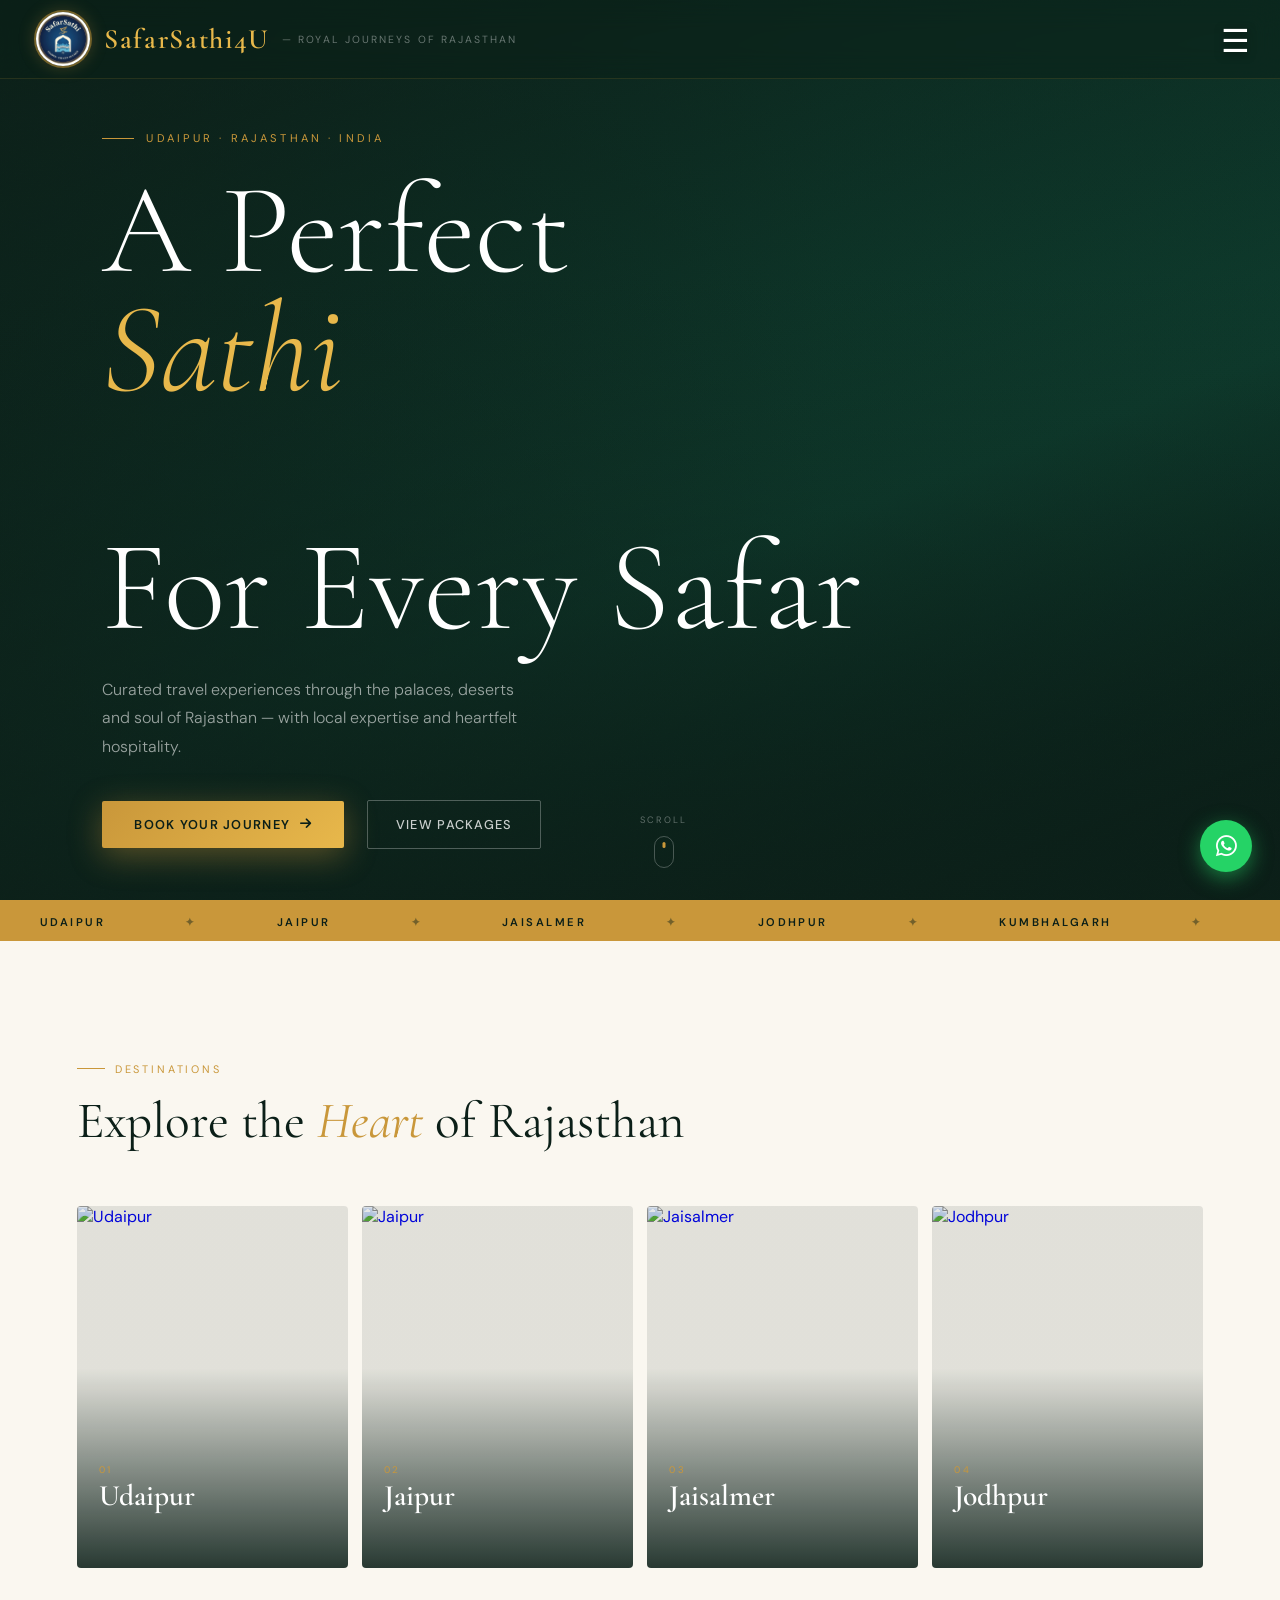
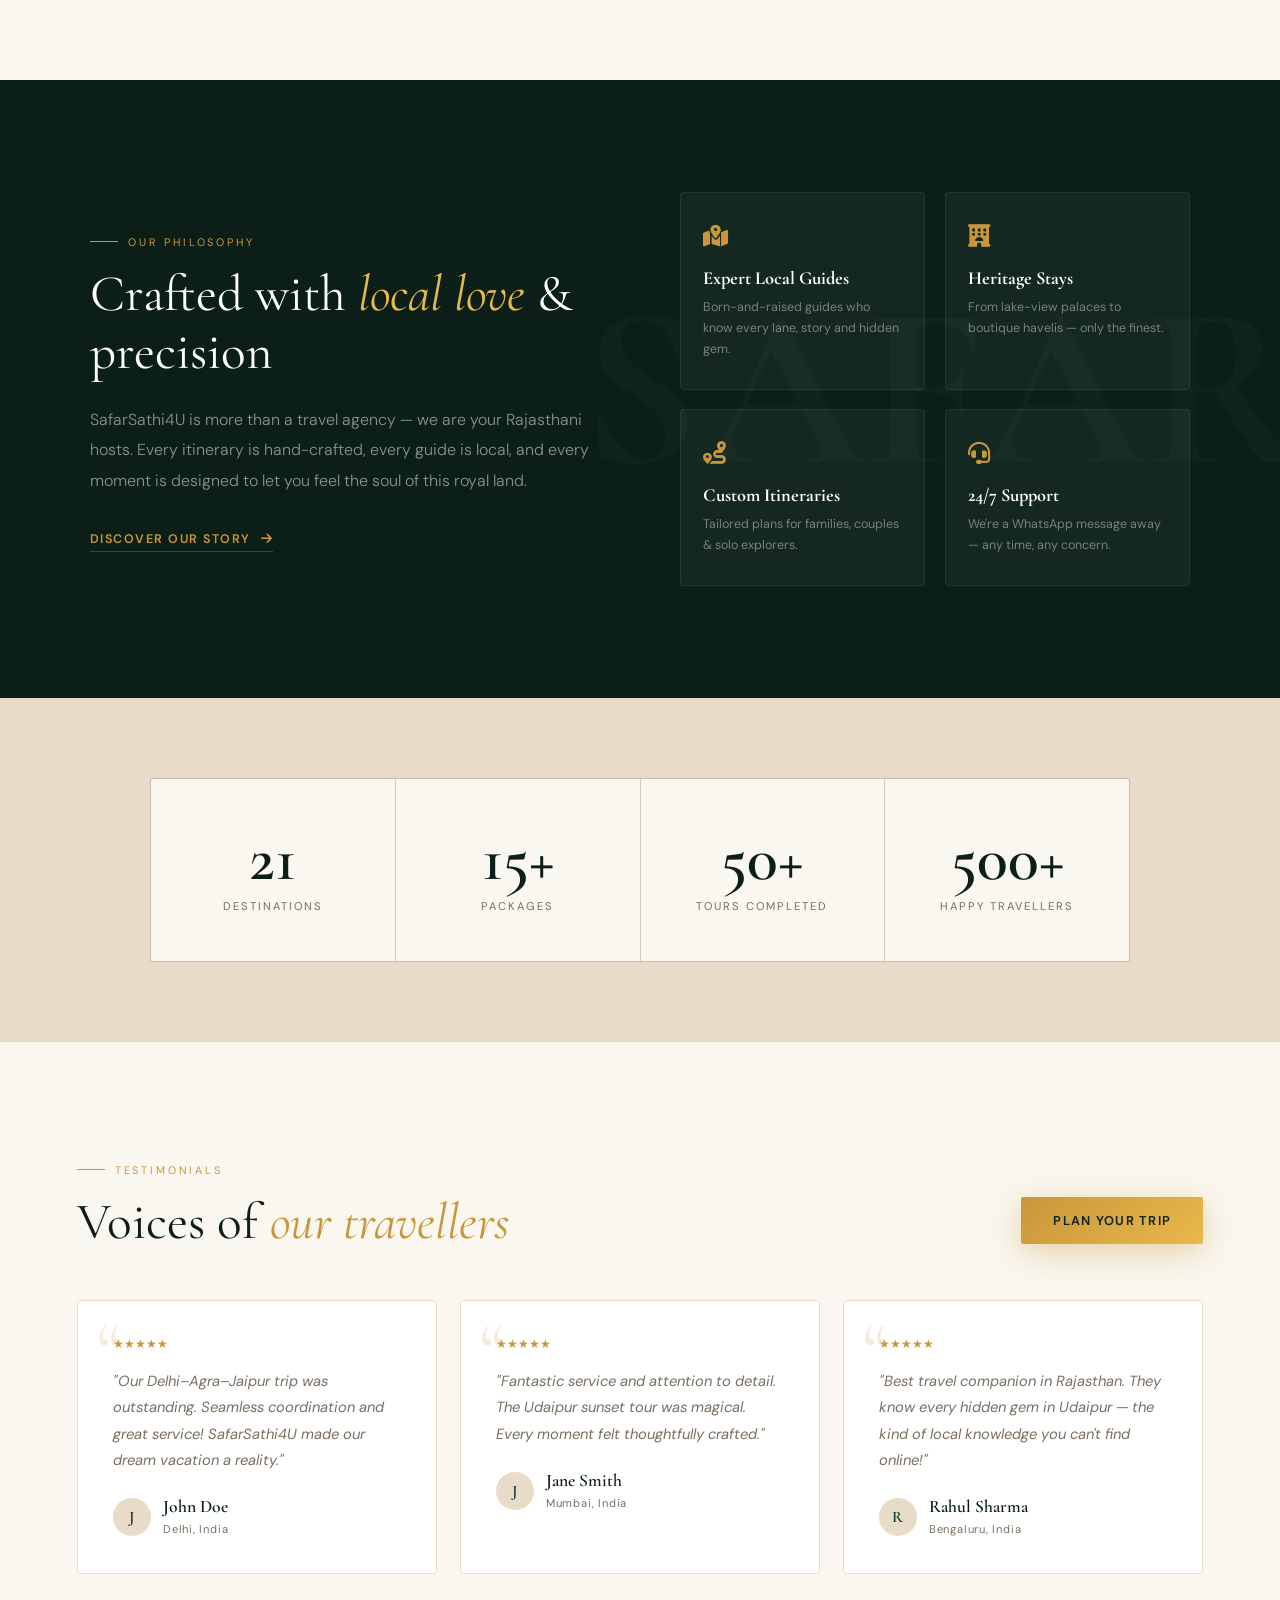
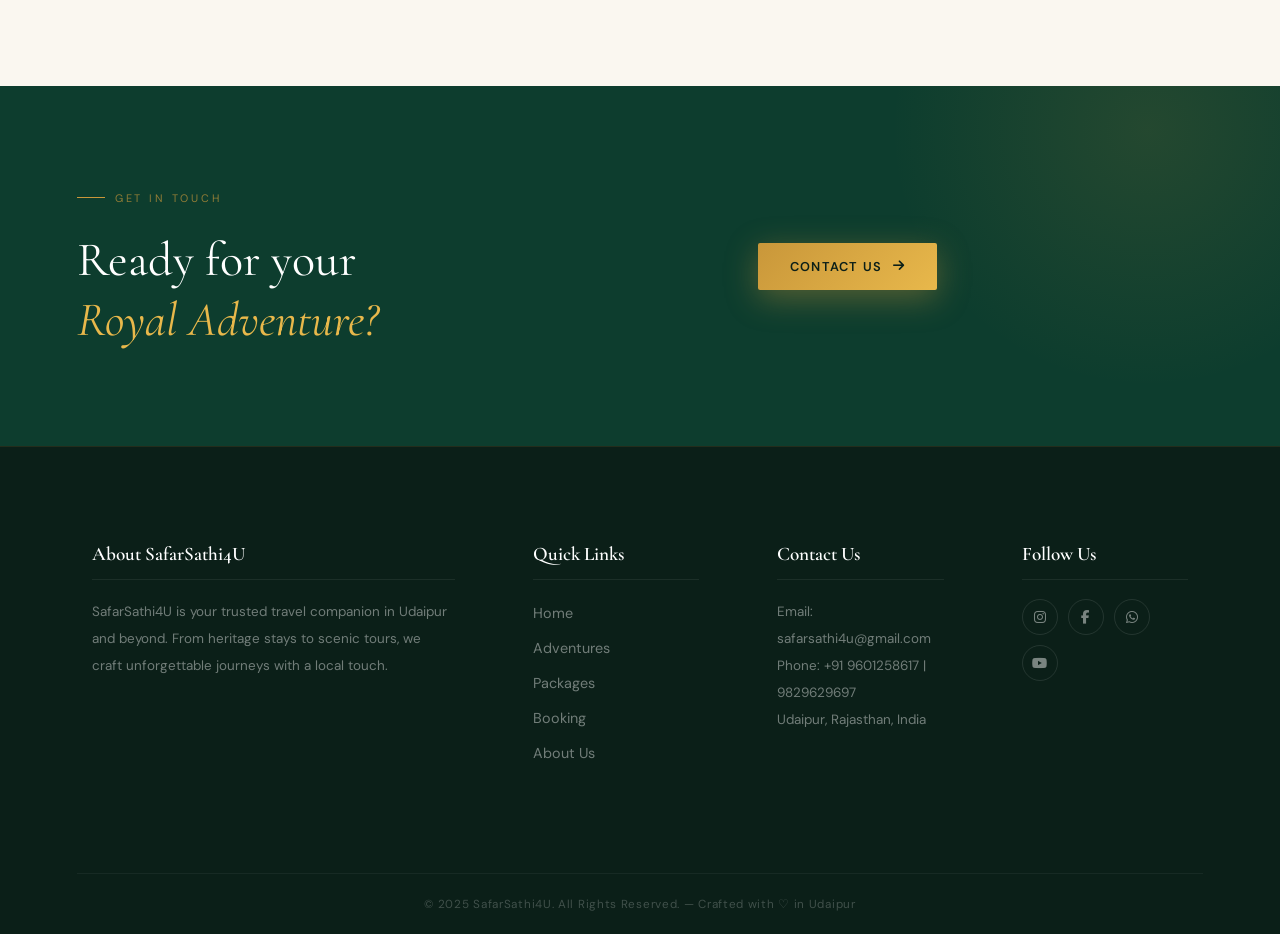
==== commit 430981c6: "Update Sarafsathi.html" ====
--- a/Sarafsathi.html
+++ b/Sarafsathi.html
@@ -371,14 +371,14 @@
 <!-- HERO -->
 <div class="hero-header">
   <div class="hero-bg-fallback"></div>
-  <video autoplay loop muted playsinline>
+  <!-- <video autoplay loop muted playsinline>
     <source src="front_header_video.mp4" type="video/mp4"/>
-  </video>
+  </video> -->
   <div class="hero-overlay"></div>
   <div class="hero-grain"></div>
   <div class="hero-content">
     <div class="hero-eyebrow">Udaipur &middot; Rajasthan &middot; India</div>
-    <h1 class="hero-title-main">Royal<br><em>Journeys</em><br>Await</h1>
+    <h1 class="hero-title-main">A Perfect<br><em>Sathi</em><br>For Every Safar</h1>
     <p class="hero-subtitle">Curated travel experiences through the palaces, deserts and soul of Rajasthan — with local expertise and heartfelt hospitality.</p>
     <div class="hero-ctas">
       <a href="booking_details.html" class="btn-primary">Book Your Journey <i class="fas fa-arrow-right"></i></a>
@@ -560,8 +560,8 @@
     </div>
     <div class="footer-column">
       <h3>Contact Us</h3>
-      <p>Email: support@safarsathi4u.com</p>
-      <p>Phone: +91 98765 43210</p>
+      <p>Email: safarsathi4u@gmail.com</p>
+      <p>Phone: +91 9601258617 | 9829629697 </p>
       <p>Udaipur, Rajasthan, India</p>
     </div>
     <div class="footer-column">
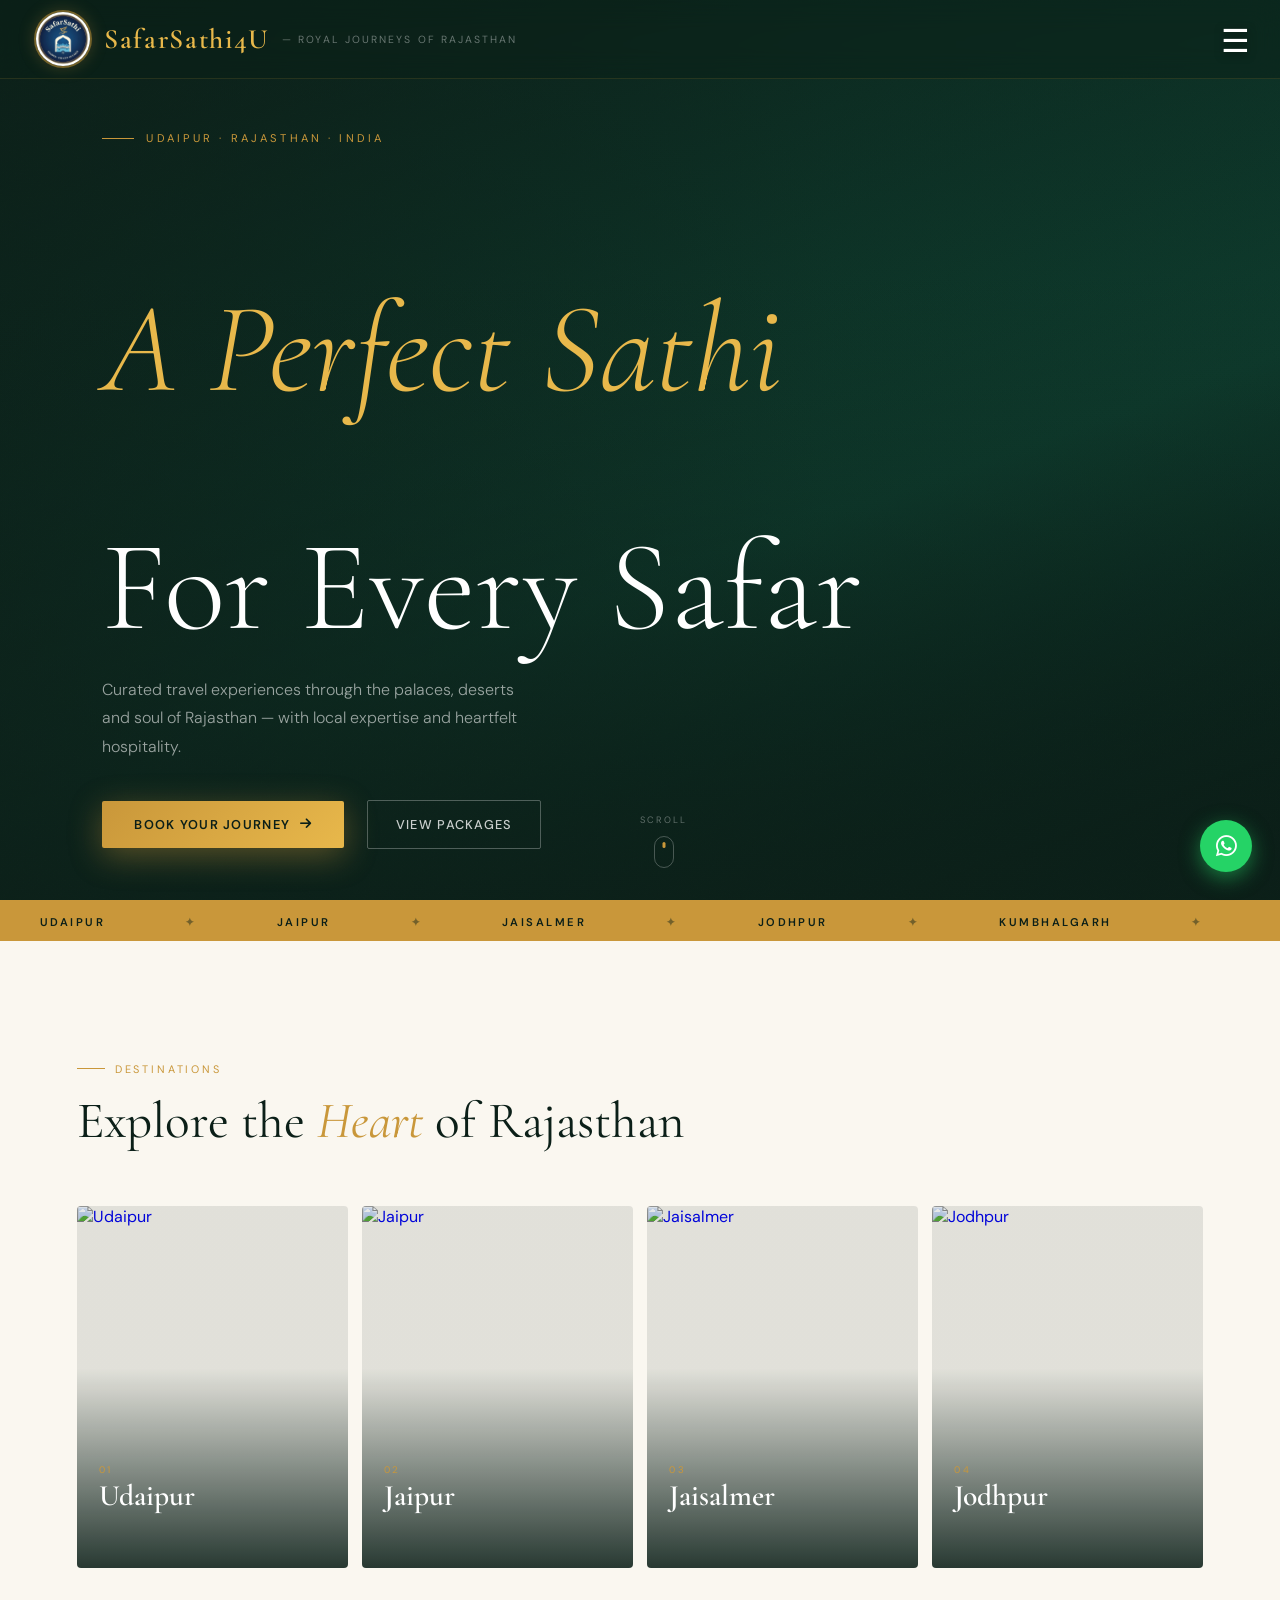
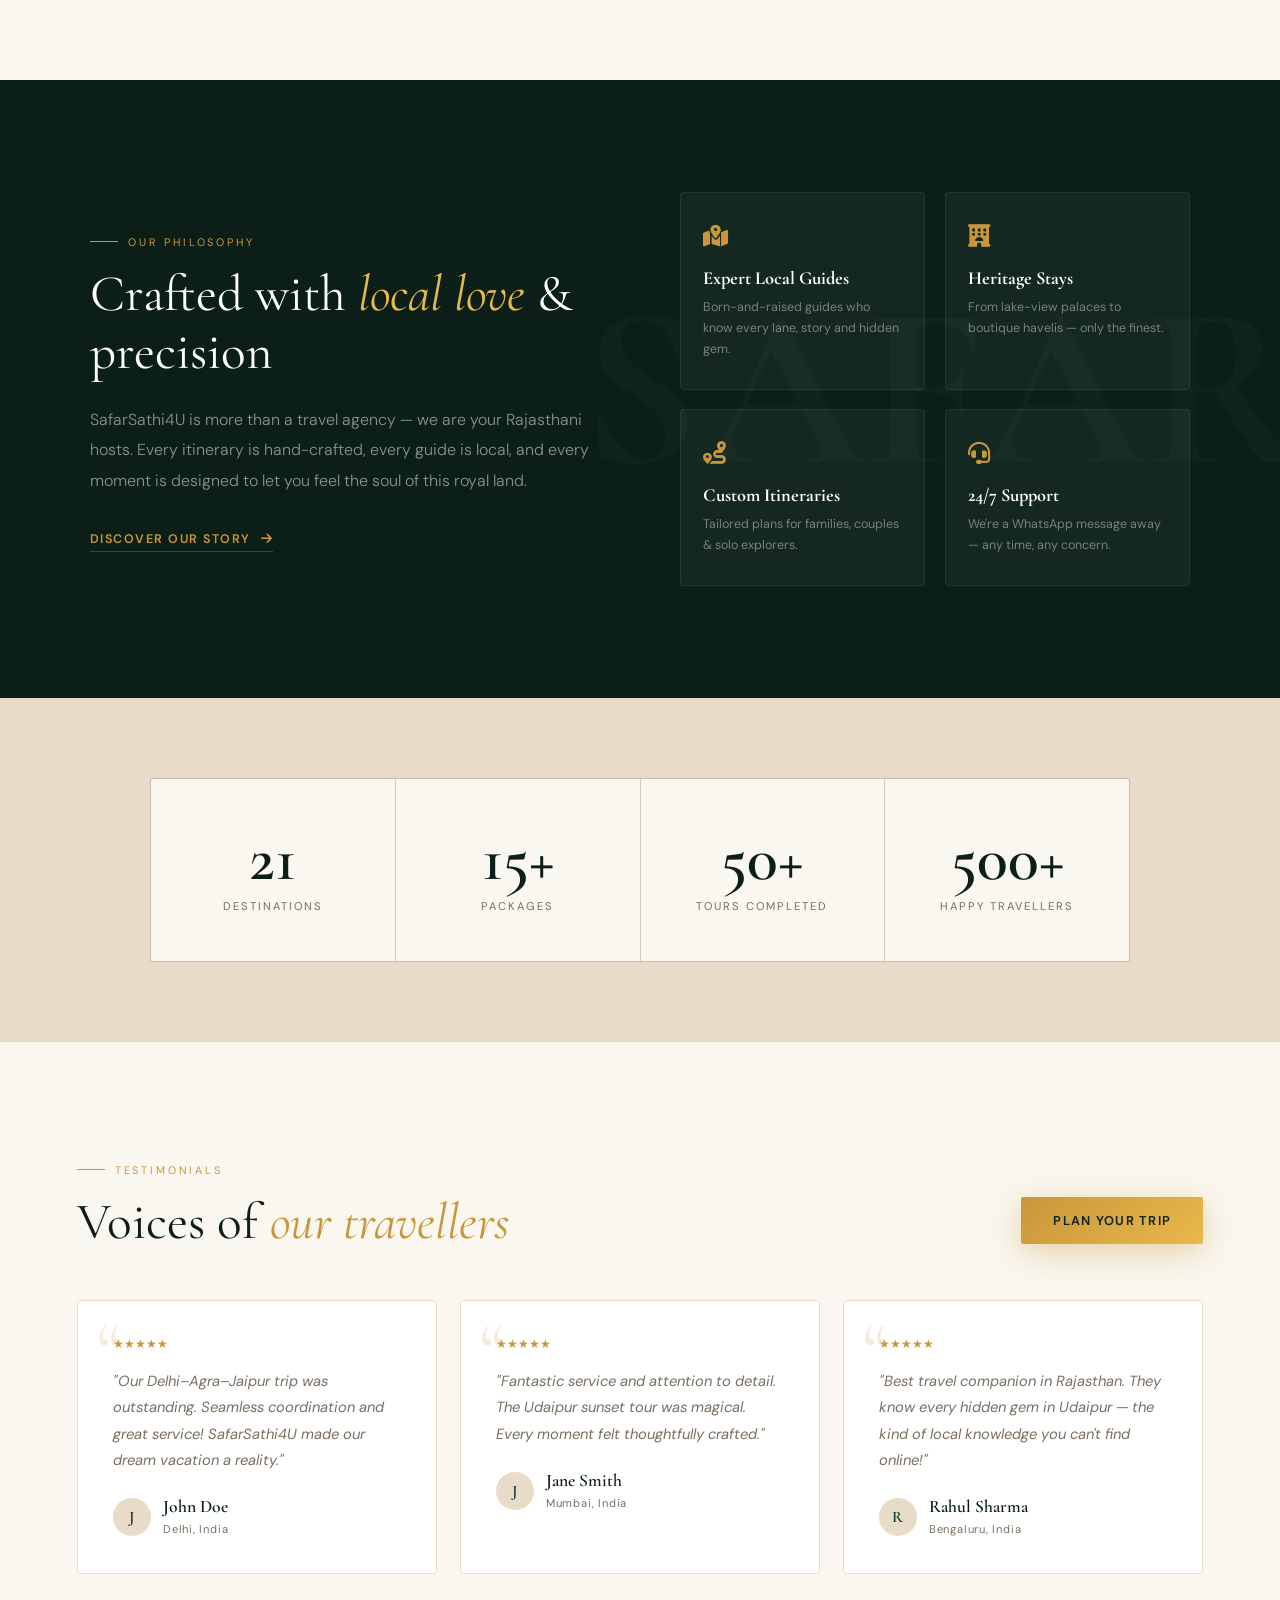
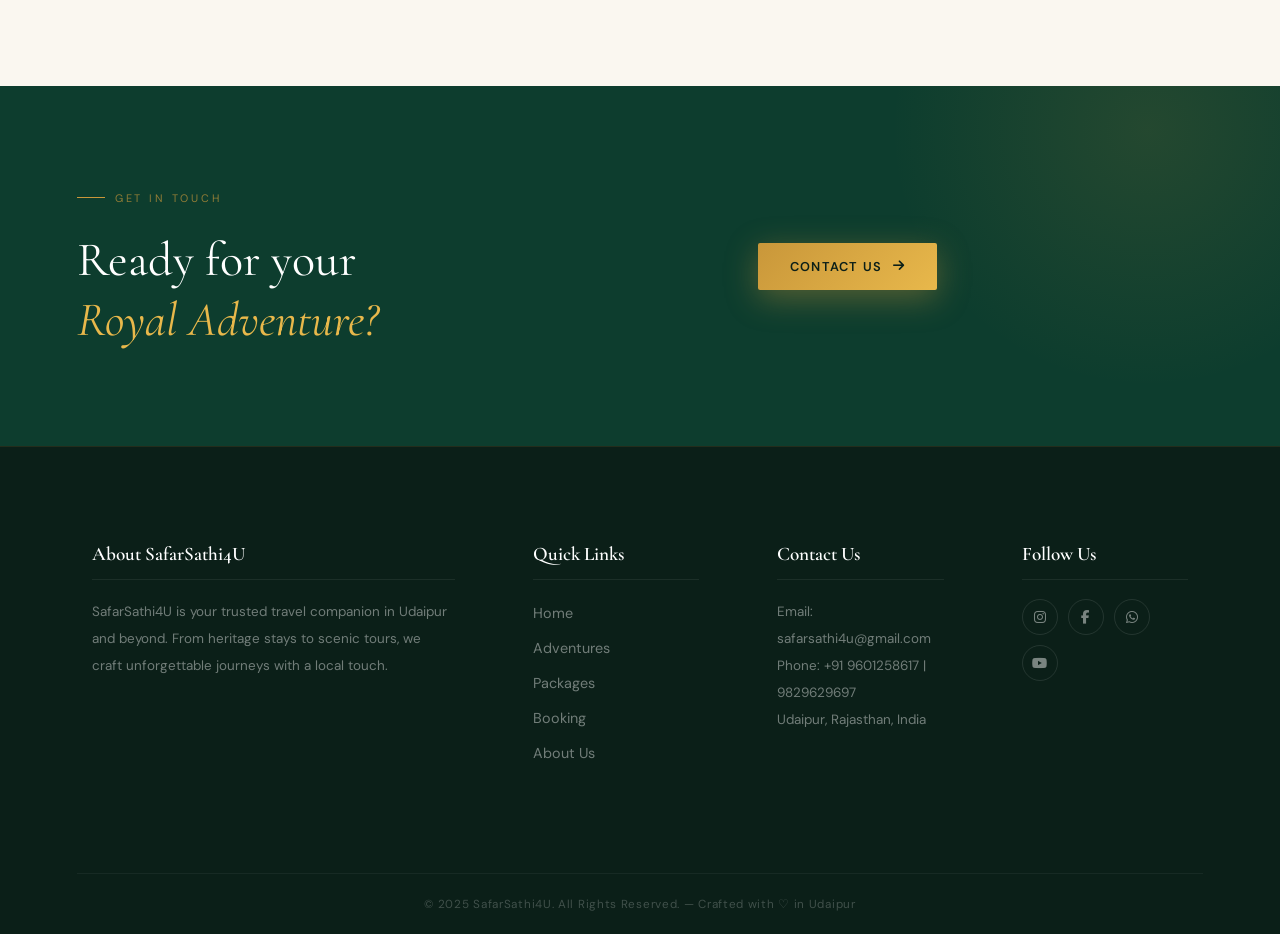
==== commit 4635bf77: "Update Sarafsathi.html" ====
--- a/Sarafsathi.html
+++ b/Sarafsathi.html
@@ -378,7 +378,7 @@
   <div class="hero-grain"></div>
   <div class="hero-content">
     <div class="hero-eyebrow">Udaipur &middot; Rajasthan &middot; India</div>
-    <h1 class="hero-title-main">A Perfect<br><em>Sathi</em><br>For Every Safar</h1>
+    <h1 class="hero-title-main"><br><em>A Perfect Sathi</em><br>For Every Safar</h1>
     <p class="hero-subtitle">Curated travel experiences through the palaces, deserts and soul of Rajasthan — with local expertise and heartfelt hospitality.</p>
     <div class="hero-ctas">
       <a href="booking_details.html" class="btn-primary">Book Your Journey <i class="fas fa-arrow-right"></i></a>
